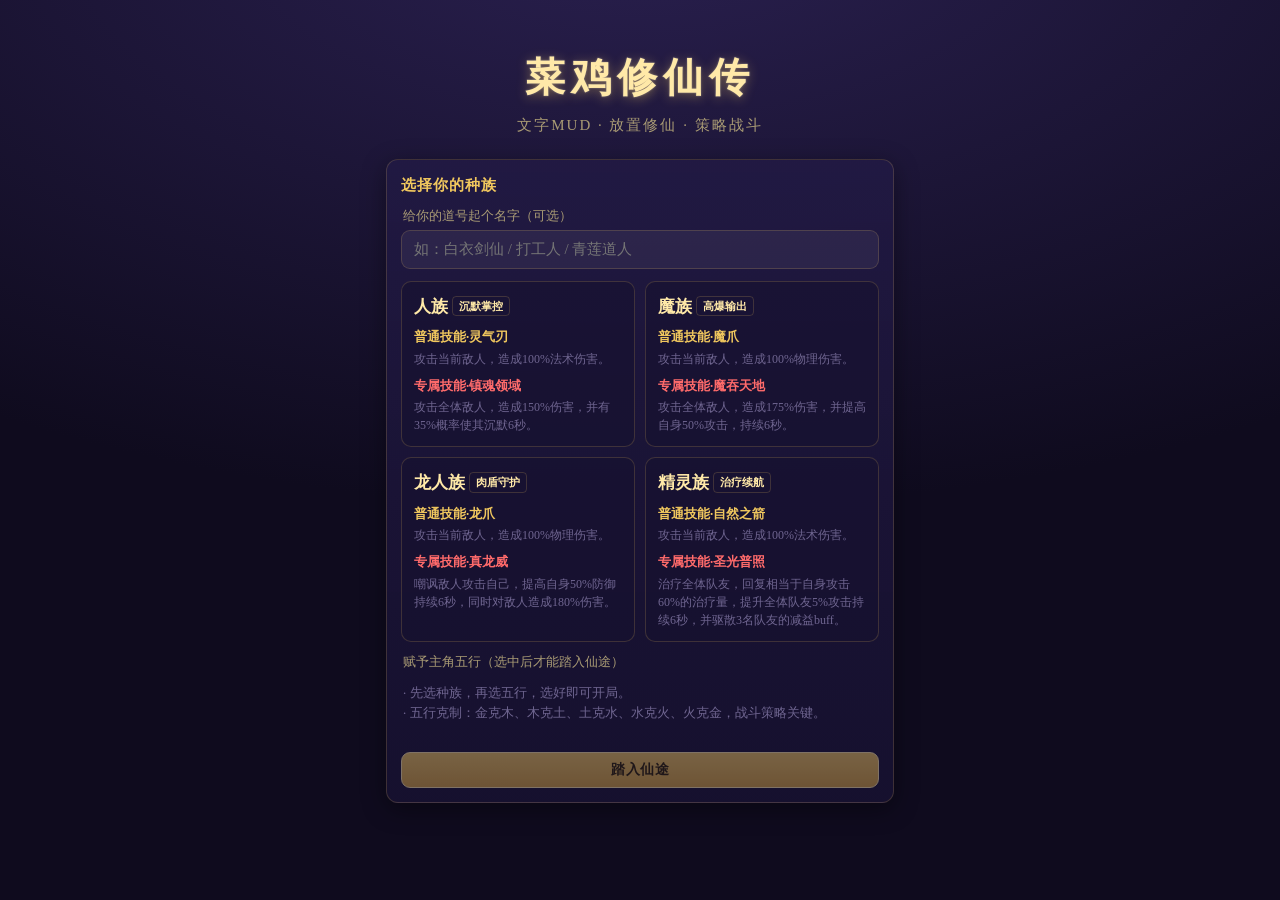
==== index.html @ 53be223c "开局选择五行，删除游戏内五行切换" ====
<!DOCTYPE html>
<html lang="zh-CN">
<head>
  <meta charset="UTF-8">
  <meta name="viewport" content="width=device-width, initial-scale=1, maximum-scale=1, user-scalable=no">
  <meta name="theme-color" content="#0f0b1e">
  <title>菜鸡修仙传 · 文字MUD挂机修仙</title>
  <link rel="icon" href="data:image/svg+xml,%3Csvg xmlns='http://www.w3.org/2000/svg' viewBox='0 0 32 32'%3E%3Ccircle cx='16' cy='16' r='15' fill='%230f0b1e' stroke='%23f0c75e' stroke-width='2'/%3E%3Ctext x='16' y='22' font-size='15' text-anchor='middle' fill='%23f0c75e'%3E%E4%BB%99%3C/text%3E%3C/svg%3E">
  <link rel="stylesheet" href="css/style.css">
</head>
<body>
  <div id="app">
    <!-- 开始界面 -->
    <div id="start" class="pad hide">
      <div class="title-lg">菜鸡修仙传</div>
      <div class="subtitle">文字MUD · 放置修仙 · 策略战斗</div>
      <div class="panel">
        <div class="panel-title">选择你的种族</div>
        <label class="field-label">给你的道号起个名字（可选）</label>
        <input id="hero-name" class="name-input" maxlength="12" placeholder="如：白衣剑仙 / 打工人 / 青莲道人">
        <div id="race-cards" class="grid2"></div>
        <label class="field-label" style="margin-top:10px">赋予主角五行（选中后才能踏入仙途）</label>
        <div id="elem-cards" class="elems"></div>
        <div class="note">· 先选种族，再选五行，选好即可开局。<br>· 五行克制：金克木、木克土、土克水、水克火、火克金，战斗策略关键。</div>
        <div id="start-err" class="warn"></div>
        <button id="btn-start" class="btn btn-gold block" disabled>踏入仙途</button>
      </div>
    </div>

    <!-- 游戏主界面 -->
    <div id="game" class="hide">
      <header id="top">
        <div id="mytitle"><b>菜鸡修仙传</b><span id="hero-name-hdr" class="hdr-name"></span><span class="mt-right"><span id="realm-tag"></span><button id="music-btn" class="btn btn-sm" title="背景音乐">🔊</button></span></div>
        <div id="resbar"></div>
      </header>

      <main id="cview"></main>

      <nav id="bottomnav"></nav>
    </div>
  </div>

  <!-- 悬浮提示 -->
  <div id="toast" class="toast hide"></div>
  <audio id="bgm" src="bgm.wav" loop preload="none"></audio>

  <script src="js/data.js"></script>
  <script src="js/core.js"></script>
  <script src="js/ui.js"></script>
</body>
</html>
---- css/style.css ----
:root {
  --bg: #0f0b1e;
  --bg2: #171130;
  --bg3: #221a45;
  --ink: #e6d9a8;
  --ink-dim: #a99b74;
  --gold: #f0c75e;
  --gold2: #ffe9a8;
  --red: #ff6b6b;
  --green: #7fe08a;
  --blue: #7fb8ff;
  --cyan: #7fe0e0;
  --purple: #c9a0ff;
  --dim: #6f6590;
  --line: rgba(240, 199, 94, 0.18);
}
* { box-sizing: border-box; margin: 0; padding: 0; }
html, body { height: 100%; }
body {
  font-family: "PingFang SC", "Microsoft YaHei", "Heiti SC", "STKaiti", "KaiTi", serif;
  background: radial-gradient(1200px 600px at 50% -10%, #2a2050, var(--bg));
  color: var(--ink);
  font-size: 15px;
  line-height: 1.5;
  -webkit-tap-highlight-color: transparent;
}
.hide { display: none !important; }

#app { max-width: 540px; margin: 0 auto; min-height: 100vh; display: flex; flex-direction: column; }

/* 开始界面 */
#start { flex: 1; padding: 24px 16px; }
.pad { padding: 24px 16px; }
.title-lg {
  text-align: center; font-size: 40px; font-weight: 800; letter-spacing: 6px;
  color: var(--gold2);
  text-shadow: 0 2px 12px rgba(240,199,94,.45), 0 0 2px rgba(255,255,255,.4);
  margin-top: 24px;
}
.subtitle { text-align: center; color: var(--ink-dim); letter-spacing: 2px; margin: 6px 0 22px; }
.panel { background: linear-gradient(180deg, rgba(34,26,69,.8), rgba(23,17,48,.9)); border: 1px solid var(--line); border-radius: 12px; padding: 14px; box-shadow: 0 6px 24px rgba(0,0,0,.4); }
.panel-title { font-weight: 700; color: var(--gold); margin-bottom: 10px; letter-spacing: 1px; }
.grid2 { display: grid; grid-template-columns: 1fr 1fr; gap: 10px; }
.field-label { display: block; color: var(--ink-dim); font-size: 13px; margin: 6px 2px 4px; }
.name-input {
  width: 100%; padding: 10px 12px; border-radius: 9px; border: 1px solid var(--line);
  background: rgba(255,255,255,.06); color: var(--ink); font-size: 15px; font-family: inherit;
  margin-bottom: 12px; outline: none;
}
.name-input:focus { border-color: var(--gold); background: rgba(240,199,94,.08); }
.race-card {
  border: 1px solid var(--line); border-radius: 10px; padding: 12px; cursor: pointer;
  background: rgba(23,17,48,.6); transition: all .15s;
}
.race-card:hover { transform: translateY(-2px); }
.race-card.sel { border-color: var(--gold); background: rgba(240,199,94,.12); box-shadow: 0 0 0 2px rgba(240,199,94,.3); }
.race-card h3 { color: var(--gold2); font-size: 17px; margin-bottom: 6px; }
.race-card .sk { margin-top: 6px; }
.race-card .sk b { font-size: 13px; }
.race-card .sk .dim { font-size: 12px; margin-top: 2px; }
.race-card .tag { font-size: 11px; vertical-align: 2px; }
.note { color: var(--dim); margin: 12px 2px; font-size: 13px; }
.warn { color: var(--red); font-size: 13px; min-height: 18px; }

.btn {
  display: inline-block; border: 1px solid var(--line); background: rgba(255,255,255,.05);
  color: var(--ink); padding: 8px 14px; border-radius: 9px; cursor: pointer;
  font-size: 14px; font-family: inherit; letter-spacing: .5px; transition: all .12s;
  -webkit-user-select: none; user-select: none;
}
.btn:hover { background: rgba(255,255,255,.1); }
.btn:active { transform: scale(.97); }
.btn:disabled { opacity: .45; cursor: not-allowed; }
.btn-gold { background: linear-gradient(180deg, var(--gold), #d9a63e); color: #2a1f00; border-color: var(--gold2); font-weight: 700; }
.btn-red { background: linear-gradient(180deg, #ff8c8c, #d35454); color: #3a0000; border-color: #ffb3b3; font-weight: 700; }
.btn-green { background: linear-gradient(180deg, #8fe69b, #5fbd6d); color: #0d2a10; border-color: #b6f0bf; }
.btn-blue { background: linear-gradient(180deg, #8fc6ff, #5f97d9); color: #0d1d38; border-color: #b3d6ff; }
.btn-sm { padding: 4px 9px; font-size: 12px; border-radius: 7px; }
.block { display: block; width: 100%; text-align: center; }
.mt8 { margin-top: 8px; } .mt12 { margin-top: 12px; }

/* 顶栏 */
header { position: sticky; top: 0; z-index: 20; background: rgba(15,11,30,.92); border-bottom: 1px solid var(--line); padding: 10px 14px 8px; backdrop-filter: blur(6px); }
#mytitle { display: flex; justify-content: space-between; align-items: center; }
#mytitle b { color: var(--gold2); letter-spacing: 2px; font-size: 17px; }
#realm-tag { font-size: 13px; color: var(--ink-dim); border: 1px solid var(--line); padding: 2px 8px; border-radius: 999px; }
.mt-right { display: flex; gap: 6px; align-items: center; }
.hdr-name { color: var(--gold2); font-size: 13px; margin-left: 8px; letter-spacing: 1px; }
#resbar { display: grid; grid-template-columns: repeat(4, 1fr); gap: 6px; margin-top: 8px; }
.res { font-size: 12px; color: var(--ink-dim); display: flex; align-items: baseline; gap: 3px; }
.res b { color: var(--ink); font-size: 13px; font-weight: 600; }
.res .ico { color: var(--gold); }
#stamline { font-size: 12px; color: var(--cyan); margin-top: 6px; }

/* 主视图 */
#cview { flex: 1; padding: 14px 14px 90px; }
.sec-title { font-weight: 700; color: var(--gold); letter-spacing: 1px; margin: 16px 0 8px; display: flex; justify-content: space-between; align-items: center; }
.sec-title:first-child { margin-top: 0; }
.card { background: linear-gradient(180deg, rgba(34,26,69,.6), rgba(23,17,48,.75)); border: 1px solid var(--line); border-radius: 11px; padding: 12px; margin-bottom: 10px; }
.row { display: flex; justify-content: space-between; align-items: center; }
.row + .row { margin-top: 8px; }
.dim { color: var(--dim); font-size: 12px; }
.xl { font-size: 16px; }
.muted { color: var(--ink-dim); }
.gold { color: var(--gold); }
.red { color: var(--red); }
.green { color: var(--green); }
.blue { color: var(--blue); }
.purple { color: var(--purple); }
.q2 { color: var(--blue); } .q3 { color: var(--purple); } .q4 { color: var(--gold); } .q5 { color: var(--red); }
.q0 { color: #cfcfcf; } .q1 { color: #9fe08a; }
.statsrow { display: grid; grid-template-columns: 1fr 1fr 1fr; gap: 6px; margin-top: 8px; }
.stat { background: rgba(0,0,0,.25); border-radius: 8px; padding: 6px; text-align: center; font-size: 12px; }
.stat b { display: block; font-size: 14px; color: var(--ink); }
.stat span { color: var(--dim); }

/* 进度条 */
.bar { height: 10px; background: rgba(0,0,0,.35); border-radius: 999px; overflow: hidden; border: 1px solid var(--line); }
.bar > i { display: block; height: 100%; background: linear-gradient(90deg, var(--gold), var(--gold2)); border-radius: 999px; transition: width .3s; }
.bar.purple > i { background: linear-gradient(90deg, #c9a0ff, #e6d0ff); }
.red-bar > i { background: linear-gradient(90deg, #ff6b6b, #ffb3a0); }

/* 伙伴卡 */
.partner-card { display: flex; gap: 10px; align-items: center; border: 1px solid var(--line); border-radius: 10px; padding: 9px; background: rgba(23,17,48,.55); margin-bottom: 8px; cursor: pointer; }
.partner-card.sel { border-color: var(--gold); background: rgba(240,199,94,.1); }
.p-cardleft { width: 46px; height: 46px; border-radius: 9px; display: flex; align-items: center; justify-content: center; font-weight: 800; font-size: 18px; background: rgba(0,0,0,.3); flex: 0 0 46px; }
.p-cardmid { flex: 1; min-width: 0; }
.p-cardmid h4 { font-size: 15px; margin-bottom: 2px; }
.p-cardmid small { color: var(--dim); }
.p-ele { display: inline-block; font-size: 11px; padding: 0 5px; border-radius: 4px; border: 1px solid var(--line); margin-right: 3px; }
.p-btncol { text-align: right; }

/* 上阵 / 聚灵阵 */
.slot-grid { display: grid; grid-template-columns: repeat(3, 1fr); gap: 8px; }
.f-slot { border: 1px solid var(--line); border-radius: 9px; padding: 8px; text-align: center; background: rgba(0,0,0,.25); min-height: 64px; cursor: pointer; position: relative; }
.f-slot.empty { color: var(--dim); font-size: 12px; display: flex; align-items: center; justify-content: center; }
.f-slot h5 { font-size: 14px; margin-bottom: 2px; }
.f-slot small { color: var(--dim); display: block; }
.f-slot .pos { position: absolute; top: 3px; left: 5px; font-size: 11px; color: var(--dim); }

/* 装备 */
.eq-slot { border: 1px dashed var(--line); border-radius: 9px; padding: 8px; text-align: center; margin-bottom: 6px; }
.eq-slot.filled { border-style: solid; border-color: var(--gold); cursor: pointer; }
.eq-grid { display: grid; grid-template-columns: 1fr 1fr; gap: 8px; }

/* 战报 */
.battle-log { background: #0a0714; border: 1px solid var(--line); border-radius: 9px; padding: 8px 10px; max-height: 220px; overflow-y: auto; font-size: 13px; line-height: 1.65; }
.battle-log b { font-weight: 600; }
.bl-crit { color: var(--gold); } .bl-dmg { color: var(--ink); } .bl-heal { color: var(--green); }
.bl-ctrl { color: var(--blue); } .bl-freeze { color: var(--cyan); } .bl-buff { color: var(--purple); }
.bl-loot { color: var(--gold2); } .bl-system { color: var(--dim); } .bl-burn { color: #ff9c6b; }
.bl-turn { color: var(--dim); text-align: center; display: block; margin: 4px 0; }

/* 底部导航 */
#bottomnav { position: fixed; bottom: 0; left: 0; right: 0; z-index: 30; display: flex; background: rgba(15,11,30,.96); border-top: 1px solid var(--line); padding: 6px 4px calc(6px + env(safe-area-inset-bottom)); justify-content: space-around; }
.nav-item { flex: 1; text-align: center; padding: 6px 2px; color: var(--ink-dim); font-size: 12px; cursor: pointer; border-radius: 8px; }
.nav-item .ico { display: block; font-size: 18px; margin-bottom: 1px; }
.nav-item.on { color: var(--gold); background: rgba(240,199,94,.1); }

/* 商店 */
.shop-item { display: flex; justify-content: space-between; align-items: center; border-bottom: 1px solid var(--line); padding: 9px 2px; }
.shop-item:last-child { border-bottom: none; }
.price { color: var(--gold); font-weight: 600; }

/* 反馈 */
.toast { position: fixed; top: 74px; left: 50%; transform: translateX(-50%); background: rgba(20,14,38,.96); border: 1px solid var(--gold); color: var(--gold2); padding: 9px 18px; border-radius: 999px; z-index: 99; font-size: 14px; box-shadow: 0 6px 20px rgba(0,0,0,.5); max-width: 90%; text-align: center; }
.modal-mask { position: fixed; inset: 0; background: rgba(0,0,0,.62); display: flex; align-items: center; justify-content: center; z-index: 120; }
.modal { width: min(92%, 360px); background: linear-gradient(180deg, #221a45, #171130); border: 1px solid var(--line); border-radius: 14px; padding: 18px 16px; box-shadow: 0 10px 40px rgba(0,0,0,.6); }
.modal h3 { color: var(--gold2); margin-bottom: 8px; letter-spacing: 2px; }
.modal .row { justify-content: space-between; }
.toolbar { display: flex; gap: 8px; flex-wrap: wrap; margin: 8px 0; }
.stat-top { display: flex; justify-content: space-between; align-items: center; gap: 6px; padding: 10px 12px; background: linear-gradient(180deg, rgba(34,26,69,.7), rgba(23,17,48,.8)); border: 1px solid var(--line); border-radius: 11px; margin-bottom: 10px; }
.stat-top span { font-size: 13px; color: var(--ink-dim); white-space: nowrap; }
.stat-top .ico { margin-right: 3px; }
.stat-top b { color: var(--ink); }
.stat-top .st-name { color: var(--gold2); font-weight: 700; }
.battle-field { position: relative; height: 32vh; min-height: 200px; max-height: 300px; background: radial-gradient(900px 240px at 50% 0%, #2a2050, #120d24); border: 1px solid var(--line); border-radius: 12px; margin-bottom: 10px; padding: 32px 10px 10px; }
.bf-round { position: absolute; top: 8px; left: 50%; transform: translateX(-50%); font-size: 13px; color: var(--gold); border: 1px solid var(--line); border-radius: 999px; padding: 2px 12px; background: rgba(0,0,0,.4); }
.bf-body { display: flex; gap: 6px; height: 100%; align-items: stretch; }
.bf-side { flex: 1; display: grid; grid-template-columns: 1fr 1fr; grid-auto-rows: 1fr; gap: 6px; align-content: space-evenly; }
.slot { background: rgba(0,0,0,.3); border: 1px solid var(--line); border-radius: 8px; padding: 4px; display: flex; flex-direction: column; align-items: center; justify-content: center; min-height: 0; }
.slot-name { font-size: 12px; font-weight: 600; line-height: 1.2; text-align: center; max-width: 100%; overflow: hidden; text-overflow: ellipsis; white-space: nowrap; }
.slot-tag { font-size: 10px; color: var(--ink-dim); margin-top: 1px; }
.slot.empty { color: var(--dim); font-size: 11px; display: flex; align-items: center; justify-content: center; background: transparent; border-color: rgba(150,150,150,.15); }
.slot-hero { border-color: var(--gold); background: rgba(240,199,94,.14); box-shadow: 0 0 8px rgba(240,199,94,.25); }
.slot-boss { border-color: var(--red); background: rgba(255,80,80,.12); }
.slot-lv { font-size: 10px; color: var(--ink-dim); margin-top: 1px; white-space: nowrap; overflow: hidden; text-overflow: ellipsis; max-width: 100%; }
.slot-hp { width: 86%; height: 6px; background: rgba(0,0,0,.5); border-radius: 999px; margin-top: 3px; overflow: hidden; border: 1px solid rgba(255,255,255,.08); }
.slot-hp i { display: block; height: 100%; background: linear-gradient(90deg, #6fd97f, #3fae52); transition: width .15s; }
.slot[data-side="1"] .slot-hp i { background: linear-gradient(90deg, #ff8a6b, #e0523f); }
.slot-hp.low i { background: linear-gradient(90deg, #ffb04a, #e0663f); }
.slot.dead { opacity: .38; filter: grayscale(.6); }
.bf-result { position: absolute; top: 38%; left: 50%; transform: translate(-50%, -50%); font-size: 42px; font-weight: 900; z-index: 9; pointer-events: none; text-shadow: 0 2px 8px rgba(0,0,0,.8); animation: bfpop .5s ease-out; }
.bf-result.win { color: var(--gold2); }
.bf-result.lose { color: var(--red); }
@keyframes bfpop { 0% { transform: translate(-50%,-50%) scale(.5); opacity: 0; } 70% { opacity: 1; transform: translate(-50%,-50%) scale(1.15); } 100% { transform: translate(-50%,-50%) scale(1); } }
.slot { transition: transform .16s ease; position: relative; }
.slot.lunge-right { transform: translateX(46px); }
.slot.lunge-left { transform: translateX(-46px); }
.slot.buff-flash { box-shadow: 0 0 14px rgba(240,199,94,.65); }
.dmg-pop { position: absolute; left: 50%; top: 2px; transform: translateX(-50%); font-size: 13px; font-weight: 800; color: #ff8a6b; text-shadow: 0 1px 3px #000; pointer-events: none; animation: dmgUp .9s ease-out forwards; z-index: 6; }
.dmg-pop.crit { color: var(--gold2); font-size: 18px; text-shadow: 0 0 10px rgba(255,220,120,.95), 0 1px 3px #000; }
.dmg-pop.heal { color: var(--green); }
@keyframes dmgUp { 0% { transform: translate(-50%, 0); opacity: 1; } 100% { transform: translate(-50%, -34px); opacity: 0; } }
.tag { display: inline-block; padding: 1px 6px; border-radius: 4px; font-size: 11px; border: 1px solid var(--line); }
.sec-tabs { display: flex; gap: 6px; overflow-x: auto; margin-bottom: 10px; }
.sec-tabs .btn { white-space: nowrap; flex: 0 0 auto; }
.help-block { color: var(--ink-dim); font-size: 13px; }
.help-block b { color: var(--gold); }
code.num { font-family: Consolas, monospace; }
@media (max-width: 400px) { body { font-size: 14px; } #resbar { grid-template-columns: repeat(2, 1fr); } }
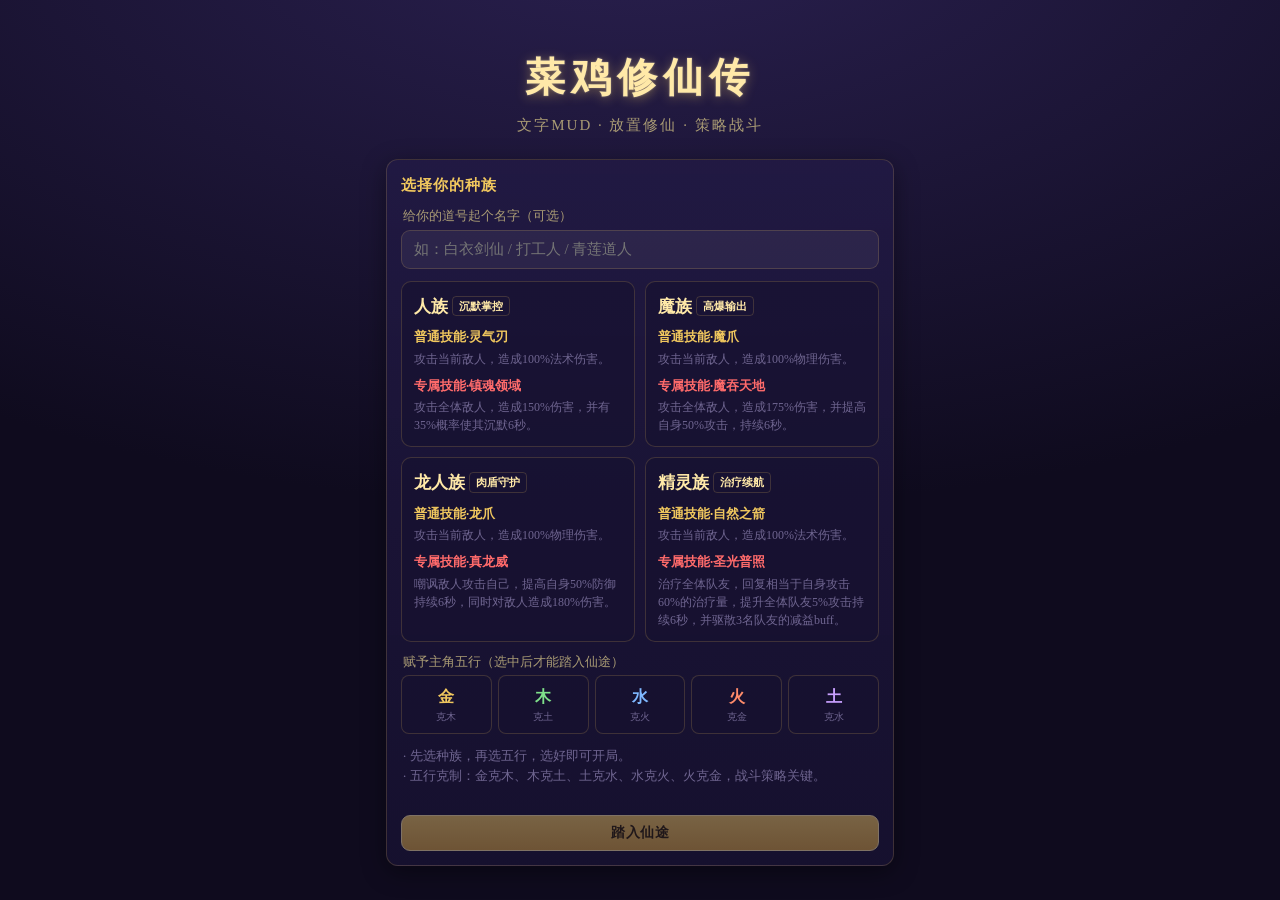
==== commit 730ae49f: "修复战斗窗口独立容器/动画不中断" ====
--- a/index.html
+++ b/index.html
@@ -34,6 +34,7 @@
         <div id="resbar"></div>
       </header>
 
+      <div id="battle-win"></div>
       <main id="cview"></main>
 
       <nav id="bottomnav"></nav>
--- a/css/style.css
+++ b/css/style.css
@@ -59,6 +59,11 @@
 .race-card .sk b { font-size: 13px; }
 .race-card .sk .dim { font-size: 12px; margin-top: 2px; }
 .race-card .tag { font-size: 11px; vertical-align: 2px; }
+.elems { display: grid; grid-template-columns: repeat(5, 1fr); gap: 6px; margin: 4px 0 6px; }
+.elem-card { border: 1px solid var(--line); border-radius: 8px; padding: 9px 4px; text-align: center; cursor: pointer; background: rgba(23,17,48,.6); font-size: 16px; font-weight: 700; transition: all .12s; }
+.elem-card:hover { transform: translateY(-1px); }
+.elem-card.sel { border-color: var(--gold); background: rgba(240,199,94,.14); box-shadow: 0 0 0 2px rgba(240,199,94,.3); }
+.elem-card small { display: block; font-size: 10px; color: var(--dim); font-weight: 400; }
 .note { color: var(--dim); margin: 12px 2px; font-size: 13px; }
 .warn { color: var(--red); font-size: 13px; min-height: 18px; }
 
@@ -189,6 +194,8 @@
 .slot-hp i { display: block; height: 100%; background: linear-gradient(90deg, #6fd97f, #3fae52); transition: width .15s; }
 .slot[data-side="1"] .slot-hp i { background: linear-gradient(90deg, #ff8a6b, #e0523f); }
 .slot-hp.low i { background: linear-gradient(90deg, #ffb04a, #e0663f); }
+.slot-energy { width: 66%; height: 4px; background: rgba(0,0,0,.45); border-radius: 999px; margin-top: 2px; overflow: hidden; border: 1px solid rgba(255,255,255,.06); }
+.slot-energy i { display: block; height: 100%; background: linear-gradient(90deg, #7fb8ff, #c9a0ff); transition: width .15s; }
 .slot.dead { opacity: .38; filter: grayscale(.6); }
 .bf-result { position: absolute; top: 38%; left: 50%; transform: translate(-50%, -50%); font-size: 42px; font-weight: 900; z-index: 9; pointer-events: none; text-shadow: 0 2px 8px rgba(0,0,0,.8); animation: bfpop .5s ease-out; }
 .bf-result.win { color: var(--gold2); }
